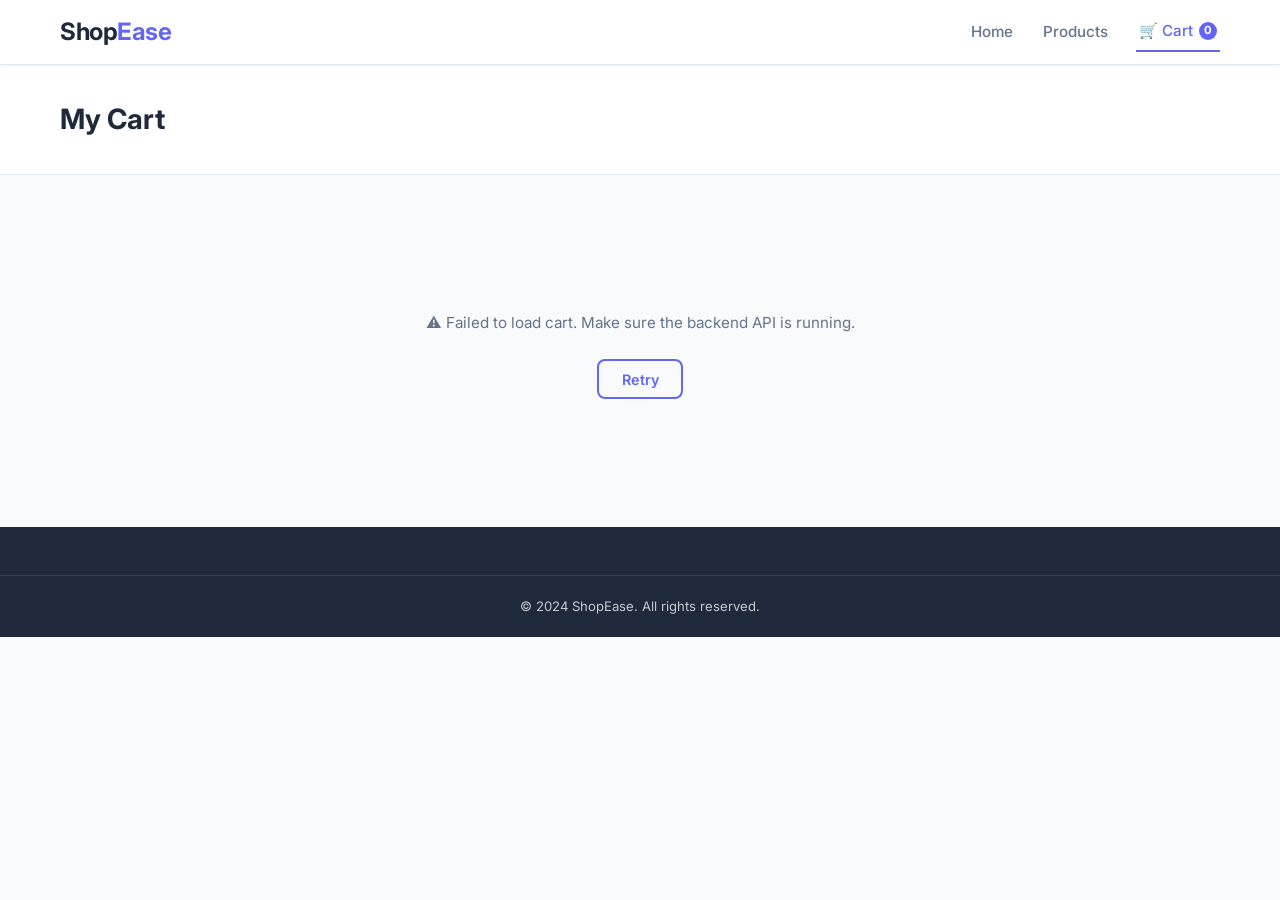
==== frontend/cart.html @ 0987c81c "Add Basic Frontend and Backend code" ====
<!DOCTYPE html>
<html lang="en">
<head>
    <meta charset="UTF-8" />
    <meta name="viewport" content="width=device-width, initial-scale=1.0" />
    <title>My Cart — ShopEase</title>
    <link rel="stylesheet" href="css/style.css" />
    <link rel="preconnect" href="https://fonts.googleapis.com" />
    <link href="https://fonts.googleapis.com/css2?family=Inter:wght@300;400;500;600;700&display=swap" rel="stylesheet" />
</head>
<body>
    <!-- NAVBAR -->
    <nav class="navbar">
        <div class="container nav-inner">
            <a href="index.html" class="logo">Shop<span>Ease</span></a>
            <ul class="nav-links">
                <li><a href="index.html">Home</a></li>
                <li><a href="products.html">Products</a></li>
                <li>
                    <a href="cart.html" class="cart-link active">
                        🛒 Cart
                        <span class="cart-badge" id="cartBadge">0</span>
                    </a>
                </li>
            </ul>
            <button class="hamburger" id="hamburger" aria-label="Menu">☰</button>
        </div>
    </nav>

    <div class="page-header">
        <div class="container">
            <h1>My Cart</h1>
        </div>
    </div>

    <main class="section">
        <div class="container">
            <!-- Loading -->
            <div id="cartLoading" class="cart-loading">
                <div class="spinner"></div>
                <p>Loading your cart...</p>
            </div>

            <!-- Error -->
            <div class="error-state hidden" id="cartError">
                <p>⚠️ Failed to load cart. Make sure the backend API is running.</p>
                <button class="btn btn-outline" id="retryCartBtn">Retry</button>
            </div>

            <!-- Empty cart -->
            <div class="empty-state hidden" id="emptyCart">
                <span class="empty-icon">🛒</span>
                <h3>Your cart is empty</h3>
                <p>Add some products and they'll appear here.</p>
                <a href="products.html" class="btn btn-primary">Start Shopping</a>
            </div>

            <!-- Cart with items -->
            <div class="cart-layout hidden" id="cartLayout">
                <div class="cart-items" id="cartItems"></div>
                <aside class="cart-summary">
                    <h3>Order Summary</h3>
                    <div class="summary-row">
                        <span>Items (<span id="summaryItemCount">0</span>)</span>
                        <span id="summarySubtotal">$0.00</span>
                    </div>
                    <div class="summary-row">
                        <span>Shipping</span>
                        <span id="summaryShipping">Free</span>
                    </div>
                    <div class="summary-divider"></div>
                    <div class="summary-row summary-total">
                        <span>Total</span>
                        <span id="summaryTotal">$0.00</span>
                    </div>

                    <!-- Checkout form -->
                    <form id="checkoutForm" class="checkout-form">
                        <h4>Customer Details</h4>
                        <input type="text" name="customerName" id="customerName" placeholder="Full Name" class="input" required />
                        <button type="submit" class="btn btn-primary btn-block" id="checkoutBtn">
                            Place Order 🎉
                        </button>
                    </form>

                    <!-- Order success -->
                    <div class="order-success hidden" id="orderSuccess">
                        <div class="success-icon">✅</div>
                        <h3>Order Placed!</h3>
                        <p id="orderSuccessMsg"></p>
                        <a href="products.html" class="btn btn-primary">Continue Shopping</a>
                    </div>
                </aside>
            </div>
        </div>
    </main>

    <footer class="footer">
        <div class="footer-bottom">
            <p>&copy; 2024 ShopEase. All rights reserved.</p>
        </div>
    </footer>

    <div class="toast hidden" id="toast"></div>

    <script src="js/api.js"></script>
    <script src="js/cart.js"></script>
</body>
</html>
---- frontend/css/style.css ----
/* =====================================================
   ShopEase — Main Stylesheet
   Clean, modern, mobile-responsive design
   ===================================================== */

/* ---- Reset & Variables ---- */
*, *::before, *::after { box-sizing: border-box; margin: 0; padding: 0; }

:root {
    --primary:       #6366f1;
    --primary-dark:  #4f46e5;
    --primary-light: #e0e7ff;
    --secondary:     #f59e0b;
    --success:       #10b981;
    --danger:        #ef4444;
    --warning:       #f97316;
    --text:          #1e293b;
    --text-muted:    #64748b;
    --border:        #e2e8f0;
    --bg:            #f8fafc;
    --white:         #ffffff;
    --shadow-sm:     0 1px 3px rgba(0,0,0,.08);
    --shadow:        0 4px 16px rgba(0,0,0,.10);
    --shadow-lg:     0 8px 32px rgba(0,0,0,.14);
    --radius:        12px;
    --radius-sm:     8px;
    --transition:    .2s ease;
}

html { scroll-behavior: smooth; }

body {
    font-family: 'Inter', system-ui, sans-serif;
    color: var(--text);
    background: var(--bg);
    line-height: 1.6;
}

a { color: inherit; text-decoration: none; }
ul { list-style: none; }
img { max-width: 100%; display: block; }
button { cursor: pointer; border: none; background: none; font-family: inherit; }
input, textarea, select { font-family: inherit; }

/* ---- Container ---- */
.container {
    max-width: 1200px;
    margin: 0 auto;
    padding: 0 1.25rem;
}

/* ---- Utility ---- */
.hidden { display: none !important; }
.text-center { text-align: center; }

/* ---- Buttons ---- */
.btn {
    display: inline-flex;
    align-items: center;
    gap: .4rem;
    padding: .6rem 1.4rem;
    border-radius: var(--radius-sm);
    font-size: .9rem;
    font-weight: 600;
    transition: all var(--transition);
    white-space: nowrap;
}
.btn-primary {
    background: var(--primary);
    color: var(--white);
}
.btn-primary:hover { background: var(--primary-dark); transform: translateY(-1px); box-shadow: var(--shadow); }
.btn-primary:active { transform: none; }

.btn-outline {
    background: transparent;
    color: var(--primary);
    border: 2px solid var(--primary);
}
.btn-outline:hover { background: var(--primary-light); }

.btn-danger {
    background: var(--danger);
    color: var(--white);
}
.btn-danger:hover { opacity: .85; }

.btn-sm { padding: .35rem .9rem; font-size: .8rem; }
.btn-lg { padding: .75rem 1.8rem; font-size: 1rem; }
.btn-block { width: 100%; justify-content: center; }

.btn:disabled { opacity: .55; cursor: not-allowed; transform: none; }

/* ---- Input ---- */
.input {
    width: 100%;
    padding: .65rem 1rem;
    border: 1.5px solid var(--border);
    border-radius: var(--radius-sm);
    font-size: .95rem;
    color: var(--text);
    background: var(--white);
    transition: border-color var(--transition), box-shadow var(--transition);
    outline: none;
}
.input:focus { border-color: var(--primary); box-shadow: 0 0 0 3px var(--primary-light); }

/* ---- Navbar ---- */
.navbar {
    position: sticky;
    top: 0;
    z-index: 100;
    background: var(--white);
    border-bottom: 1px solid var(--border);
    box-shadow: var(--shadow-sm);
}

.nav-inner {
    display: flex;
    align-items: center;
    justify-content: space-between;
    height: 64px;
}

.logo {
    font-size: 1.5rem;
    font-weight: 700;
    color: var(--text);
    letter-spacing: -.02em;
}
.logo span { color: var(--primary); }

.nav-links {
    display: flex;
    align-items: center;
    gap: 1.5rem;
}

.nav-links a {
    font-size: .95rem;
    font-weight: 500;
    color: var(--text-muted);
    padding: .4rem .2rem;
    border-bottom: 2px solid transparent;
    transition: color var(--transition), border-color var(--transition);
}
.nav-links a:hover,
.nav-links a.active { color: var(--primary); border-bottom-color: var(--primary); }

.cart-link { display: flex; align-items: center; gap: .4rem; }

.cart-badge {
    background: var(--primary);
    color: var(--white);
    font-size: .7rem;
    font-weight: 700;
    min-width: 1.1rem;
    height: 1.1rem;
    border-radius: 999px;
    display: inline-flex;
    align-items: center;
    justify-content: center;
    padding: 0 .25rem;
    animation: pop .2s ease;
}
@keyframes pop { 0%,100% { transform: scale(1); } 50% { transform: scale(1.4); } }

.hamburger {
    display: none;
    font-size: 1.5rem;
    color: var(--text);
}

/* ---- Hero ---- */
.hero {
    background: linear-gradient(135deg, #6366f1 0%, #8b5cf6 100%);
    color: var(--white);
    padding: 5rem 0 4rem;
    overflow: hidden;
}

.hero-content {
    display: flex;
    align-items: center;
    justify-content: space-between;
    gap: 3rem;
}

.hero-text { flex: 1; }

.hero-text h1 {
    font-size: clamp(2rem, 4vw, 3.2rem);
    font-weight: 700;
    line-height: 1.15;
    margin-bottom: 1rem;
}
.hero-text h1 span { color: var(--secondary); }

.hero-text p {
    font-size: 1.1rem;
    opacity: .9;
    margin-bottom: 2rem;
    max-width: 480px;
}

.btn-primary.hero-btn {
    background: var(--white);
    color: var(--primary);
    font-size: 1rem;
}
.btn-primary.hero-btn:hover { background: var(--primary-light); }

.hero-image { flex: 1; display: flex; justify-content: center; }

.hero-illustration {
    position: relative;
    width: 220px;
    height: 220px;
}
.hero-circle {
    width: 100%;
    height: 100%;
    border-radius: 50%;
    background: rgba(255,255,255,.15);
}
.hero-icon {
    position: absolute;
    top: 50%;
    left: 50%;
    transform: translate(-50%,-50%);
    font-size: 5rem;
    animation: float 3s ease-in-out infinite;
}
@keyframes float { 0%,100%{transform:translate(-50%,-50%) translateY(0)} 50%{transform:translate(-50%,-50%) translateY(-14px)} }

/* ---- Sections ---- */
.section { padding: 4rem 0; }
.section-alt { background: var(--white); }

.section-title {
    font-size: 1.75rem;
    font-weight: 700;
    margin-bottom: 2rem;
    color: var(--text);
}

.section-header {
    display: flex;
    align-items: center;
    justify-content: space-between;
    margin-bottom: 2rem;
    flex-wrap: wrap;
    gap: 1rem;
}

/* ---- Categories Grid ---- */
.categories-grid {
    display: grid;
    grid-template-columns: repeat(auto-fill, minmax(160px, 1fr));
    gap: 1rem;
}

.category-card {
    background: var(--white);
    border: 1.5px solid var(--border);
    border-radius: var(--radius);
    padding: 1.5rem 1rem;
    text-align: center;
    cursor: pointer;
    transition: all var(--transition);
    text-decoration: none;
    color: var(--text);
}
.category-card:hover {
    border-color: var(--primary);
    background: var(--primary-light);
    transform: translateY(-3px);
    box-shadow: var(--shadow);
}
.category-card .cat-icon { font-size: 2rem; margin-bottom: .5rem; }
.category-card h4 { font-size: .9rem; font-weight: 600; }

/* ---- Products Grid ---- */
.products-grid {
    display: grid;
    grid-template-columns: repeat(auto-fill, minmax(240px, 1fr));
    gap: 1.5rem;
}

.product-card {
    background: var(--white);
    border: 1.5px solid var(--border);
    border-radius: var(--radius);
    overflow: hidden;
    display: flex;
    flex-direction: column;
    transition: transform var(--transition), box-shadow var(--transition), border-color var(--transition);
    cursor: pointer;
}
.product-card:hover {
    transform: translateY(-4px);
    box-shadow: var(--shadow-lg);
    border-color: var(--primary);
}

.product-card-img {
    width: 100%;
    height: 200px;
    object-fit: cover;
    background: #f1f5f9;
}
.product-card-img-placeholder {
    width: 100%;
    height: 200px;
    background: linear-gradient(135deg, #e0e7ff, #c7d2fe);
    display: flex;
    align-items: center;
    justify-content: center;
    font-size: 3.5rem;
}

.product-card-body {
    padding: 1rem;
    flex: 1;
    display: flex;
    flex-direction: column;
    gap: .4rem;
}

.product-card-category {
    font-size: .72rem;
    font-weight: 600;
    text-transform: uppercase;
    letter-spacing: .06em;
    color: var(--primary);
}

.product-card-name {
    font-size: .95rem;
    font-weight: 600;
    color: var(--text);
    display: -webkit-box;
    -webkit-line-clamp: 2;
    -webkit-box-orient: vertical;
    overflow: hidden;
}

.product-card-price {
    font-size: 1.1rem;
    font-weight: 700;
    color: var(--primary);
    margin-top: auto;
}

.product-card-stock {
    font-size: .78rem;
    color: var(--text-muted);
}
.out-of-stock { color: var(--danger); }

.product-card-footer {
    padding: .75rem 1rem 1rem;
    display: flex;
    gap: .5rem;
}

/* ---- Filters Bar ---- */
.filters-bar {
    display: flex;
    flex-wrap: wrap;
    gap: 1rem;
    align-items: flex-start;
    margin-bottom: 1.5rem;
}

.search-wrapper {
    display: flex;
    gap: .5rem;
    flex: 1;
    min-width: 240px;
}
.search-wrapper .input { flex: 1; }

.category-filters {
    display: flex;
    flex-wrap: wrap;
    gap: .5rem;
    align-items: center;
}

.filter-chip {
    padding: .4rem 1rem;
    border-radius: 999px;
    font-size: .82rem;
    font-weight: 500;
    border: 1.5px solid var(--border);
    background: var(--white);
    color: var(--text-muted);
    cursor: pointer;
    transition: all var(--transition);
}
.filter-chip:hover { border-color: var(--primary); color: var(--primary); background: var(--primary-light); }
.filter-chip.active { background: var(--primary); color: var(--white); border-color: var(--primary); }

.results-info {
    color: var(--text-muted);
    font-size: .88rem;
    margin-bottom: 1rem;
}

/* ---- Pagination ---- */
.pagination {
    display: flex;
    justify-content: center;
    align-items: center;
    gap: .5rem;
    margin-top: 2.5rem;
    flex-wrap: wrap;
}

.page-btn {
    min-width: 2.2rem;
    height: 2.2rem;
    padding: 0 .6rem;
    border-radius: var(--radius-sm);
    font-size: .88rem;
    font-weight: 500;
    border: 1.5px solid var(--border);
    background: var(--white);
    color: var(--text-muted);
    cursor: pointer;
    transition: all var(--transition);
    display: inline-flex;
    align-items: center;
    justify-content: center;
}
.page-btn:hover:not(:disabled) { border-color: var(--primary); color: var(--primary); background: var(--primary-light); }
.page-btn.active { background: var(--primary); color: var(--white); border-color: var(--primary); }
.page-btn:disabled { opacity: .4; cursor: default; }

/* ---- Product Detail ---- */
.page-header {
    background: var(--white);
    border-bottom: 1px solid var(--border);
    padding: 2rem 0;
}
.page-header h1 { font-size: 1.75rem; font-weight: 700; }
.page-header p { color: var(--text-muted); font-size: .95rem; margin-top: .25rem; }

.breadcrumb {
    color: var(--text-muted);
    font-size: .88rem;
    margin-bottom: 2rem;
}
.breadcrumb a { color: var(--primary); }
.breadcrumb a:hover { text-decoration: underline; }

.product-detail {
    display: grid;
    grid-template-columns: 1fr 1fr;
    gap: 3rem;
    align-items: start;
}

.product-image-wrap {
    border-radius: var(--radius);
    overflow: hidden;
    background: #f1f5f9;
    aspect-ratio: 1;
    display: flex;
    align-items: center;
    justify-content: center;
}

.product-detail-img {
    width: 100%;
    height: 100%;
    object-fit: cover;
}

.product-info { display: flex; flex-direction: column; gap: 1rem; }

.category-badge {
    display: inline-block;
    padding: .3rem .8rem;
    background: var(--primary-light);
    color: var(--primary);
    border-radius: 999px;
    font-size: .78rem;
    font-weight: 600;
    text-transform: uppercase;
    letter-spacing: .05em;
}

.product-info h1 { font-size: 1.75rem; font-weight: 700; line-height: 1.25; }

.product-price-large {
    font-size: 2rem;
    font-weight: 700;
    color: var(--primary);
}

.product-description {
    color: var(--text-muted);
    line-height: 1.7;
    font-size: .95rem;
}

.stock-info {
    font-size: .88rem;
    padding: .5rem .75rem;
    border-radius: var(--radius-sm);
    background: #f0fdf4;
    color: var(--success);
    font-weight: 500;
    display: inline-block;
}
.stock-info.low { background: #fff7ed; color: var(--warning); }
.stock-info.none { background: #fef2f2; color: var(--danger); }

.quantity-selector {
    display: flex;
    align-items: center;
    gap: .5rem;
}
.quantity-selector label { font-size: .9rem; font-weight: 500; color: var(--text-muted); }

.qty-btn {
    width: 2rem;
    height: 2rem;
    border-radius: var(--radius-sm);
    background: var(--primary-light);
    color: var(--primary);
    font-size: 1.2rem;
    font-weight: 700;
    display: flex;
    align-items: center;
    justify-content: center;
    transition: background var(--transition);
}
.qty-btn:hover { background: var(--primary); color: var(--white); }

.qty-input {
    width: 3.5rem;
    text-align: center;
    padding: .4rem;
    border: 1.5px solid var(--border);
    border-radius: var(--radius-sm);
    font-size: .95rem;
    font-weight: 600;
}
.qty-input:focus { outline: none; border-color: var(--primary); }

.product-actions { display: flex; gap: 1rem; flex-wrap: wrap; }

/* ---- Cart ---- */
.cart-layout {
    display: grid;
    grid-template-columns: 1fr 360px;
    gap: 2rem;
    align-items: start;
}

.cart-loading {
    display: flex;
    flex-direction: column;
    align-items: center;
    gap: 1rem;
    padding: 3rem;
    color: var(--text-muted);
}

.cart-item {
    display: flex;
    align-items: flex-start;
    gap: 1.25rem;
    padding: 1.25rem;
    background: var(--white);
    border: 1.5px solid var(--border);
    border-radius: var(--radius);
    margin-bottom: 1rem;
    transition: box-shadow var(--transition);
}
.cart-item:hover { box-shadow: var(--shadow); }

.cart-item-img {
    width: 90px;
    height: 90px;
    object-fit: cover;
    border-radius: var(--radius-sm);
    background: #f1f5f9;
    flex-shrink: 0;
}

.cart-item-placeholder {
    width: 90px;
    height: 90px;
    border-radius: var(--radius-sm);
    background: linear-gradient(135deg, #e0e7ff, #c7d2fe);
    display: flex;
    align-items: center;
    justify-content: center;
    font-size: 2rem;
    flex-shrink: 0;
}

.cart-item-info { flex: 1; min-width: 0; }

.cart-item-name {
    font-size: 1rem;
    font-weight: 600;
    margin-bottom: .3rem;
    white-space: nowrap;
    overflow: hidden;
    text-overflow: ellipsis;
}

.cart-item-price { color: var(--text-muted); font-size: .88rem; margin-bottom: .5rem; }

.cart-item-qty-row {
    display: flex;
    align-items: center;
    gap: .5rem;
    flex-wrap: wrap;
}

.cart-subtotal {
    font-weight: 700;
    color: var(--primary);
    font-size: 1.05rem;
    white-space: nowrap;
    text-align: right;
}

/* ---- Cart Summary ---- */
.cart-summary {
    background: var(--white);
    border: 1.5px solid var(--border);
    border-radius: var(--radius);
    padding: 1.5rem;
    position: sticky;
    top: 80px;
}
.cart-summary h3 { font-size: 1.1rem; font-weight: 700; margin-bottom: 1.25rem; }

.summary-row {
    display: flex;
    justify-content: space-between;
    font-size: .9rem;
    color: var(--text-muted);
    margin-bottom: .6rem;
}
.summary-total {
    font-size: 1.1rem;
    font-weight: 700;
    color: var(--text);
}
.summary-divider { height: 1px; background: var(--border); margin: .75rem 0; }

.checkout-form { margin-top: 1.25rem; display: flex; flex-direction: column; gap: .75rem; }
.checkout-form h4 { font-size: .95rem; font-weight: 600; }

.order-success { text-align: center; padding: 1.5rem 0; }
.success-icon { font-size: 3rem; margin-bottom: .75rem; }
.order-success h3 { font-size: 1.1rem; font-weight: 700; margin-bottom: .5rem; color: var(--success); }
.order-success p { color: var(--text-muted); font-size: .9rem; margin-bottom: 1.25rem; }

/* ---- Skeleton Loaders ---- */
.skeleton-card {
    height: 320px;
    border-radius: var(--radius);
    background: linear-gradient(90deg, #f0f0f0 25%, #e0e0e0 50%, #f0f0f0 75%);
    background-size: 200% 100%;
    animation: shimmer 1.5s infinite;
}

@keyframes shimmer {
    0% { background-position: 200% 0; }
    100% { background-position: -200% 0; }
}

.skeleton-detail {
    display: grid;
    grid-template-columns: 1fr 1fr;
    gap: 3rem;
}
.skeleton-img {
    aspect-ratio: 1;
    border-radius: var(--radius);
    background: linear-gradient(90deg, #f0f0f0 25%, #e0e0e0 50%, #f0f0f0 75%);
    background-size: 200% 100%;
    animation: shimmer 1.5s infinite;
}
.skeleton-info { display: flex; flex-direction: column; gap: 1rem; }
.skeleton-line {
    height: 1.5rem;
    border-radius: 4px;
    background: linear-gradient(90deg, #f0f0f0 25%, #e0e0e0 50%, #f0f0f0 75%);
    background-size: 200% 100%;
    animation: shimmer 1.5s infinite;
}
.skeleton-line.short { width: 60%; }

/* ---- Error / Empty States ---- */
.error-state, .empty-state {
    text-align: center;
    padding: 4rem 2rem;
    color: var(--text-muted);
}
.error-state p, .empty-state p { margin: .5rem 0 1.5rem; font-size: .95rem; }
.empty-icon { font-size: 3.5rem; display: block; margin-bottom: .75rem; }

/* ---- Spinner ---- */
.spinner {
    width: 40px;
    height: 40px;
    border: 4px solid var(--border);
    border-top-color: var(--primary);
    border-radius: 50%;
    animation: spin .8s linear infinite;
}
@keyframes spin { to { transform: rotate(360deg); } }

/* ---- Features Strip ---- */
.features-strip {
    display: grid;
    grid-template-columns: repeat(auto-fit, minmax(180px, 1fr));
    gap: 1.5rem;
    text-align: center;
}

.feature-item {
    padding: 1.5rem 1rem;
    border-radius: var(--radius);
    background: var(--white);
    border: 1.5px solid var(--border);
}
.feature-icon { font-size: 2rem; display: block; margin-bottom: .5rem; }
.feature-item h4 { font-size: 1rem; font-weight: 600; margin-bottom: .25rem; }
.feature-item p { font-size: .85rem; color: var(--text-muted); }

/* ---- Footer ---- */
.footer {
    background: var(--text);
    color: rgba(255,255,255,.75);
    padding: 3rem 0 0;
}

.footer-inner {
    display: grid;
    grid-template-columns: 2fr 1fr 1fr;
    gap: 2rem;
    padding-bottom: 2rem;
}

.footer .logo { color: var(--white); display: inline-block; margin-bottom: .75rem; }
.footer-brand p { font-size: .88rem; }

.footer-links h5 { color: var(--white); font-size: .9rem; font-weight: 600; margin-bottom: 1rem; }
.footer-links ul { display: flex; flex-direction: column; gap: .5rem; }
.footer-links a { font-size: .88rem; transition: color var(--transition); }
.footer-links a:hover { color: var(--white); }

.footer-bottom {
    border-top: 1px solid rgba(255,255,255,.1);
    padding: 1.25rem 0;
    text-align: center;
    font-size: .82rem;
}

/* ---- Toast ---- */
.toast {
    position: fixed;
    bottom: 1.5rem;
    right: 1.5rem;
    background: var(--text);
    color: var(--white);
    padding: .8rem 1.5rem;
    border-radius: var(--radius-sm);
    font-size: .88rem;
    font-weight: 500;
    box-shadow: var(--shadow-lg);
    z-index: 999;
    animation: slideUp .3s ease;
    max-width: 320px;
}
.toast.success { background: var(--success); }
.toast.error { background: var(--danger); }

@keyframes slideUp {
    from { transform: translateY(20px); opacity: 0; }
    to { transform: translateY(0); opacity: 1; }
}

/* =====================================================
   RESPONSIVE
   ===================================================== */

/* Tablet */
@media (max-width: 900px) {
    .hero-content { flex-direction: column; text-align: center; }
    .hero-image { display: none; }
    .product-detail { grid-template-columns: 1fr; }
    .cart-layout { grid-template-columns: 1fr; }
    .cart-summary { position: static; }
    .footer-inner { grid-template-columns: 1fr 1fr; }
    .skeleton-detail { grid-template-columns: 1fr; }
}

/* Mobile */
@media (max-width: 600px) {
    .nav-links {
        display: none;
        flex-direction: column;
        position: absolute;
        top: 64px;
        left: 0;
        right: 0;
        background: var(--white);
        border-bottom: 1px solid var(--border);
        padding: 1rem 1.25rem;
        gap: 1rem;
        z-index: 99;
        box-shadow: var(--shadow);
    }
    .nav-links.open { display: flex; }
    .hamburger { display: block; }

    .section { padding: 2.5rem 0; }
    .section-title { font-size: 1.4rem; }

    .products-grid { grid-template-columns: repeat(auto-fill, minmax(160px, 1fr)); gap: 1rem; }
    .product-card-img, .product-card-img-placeholder { height: 150px; }

    .hero { padding: 3rem 0 2.5rem; }
    .hero-text h1 { font-size: 1.75rem; }

    .footer-inner { grid-template-columns: 1fr; }

    .cart-layout { grid-template-columns: 1fr; }
    .cart-item { flex-direction: column; }
    .cart-item-img, .cart-item-placeholder { width: 100%; height: 160px; }

    .filters-bar { flex-direction: column; }
    .search-wrapper { width: 100%; }
}
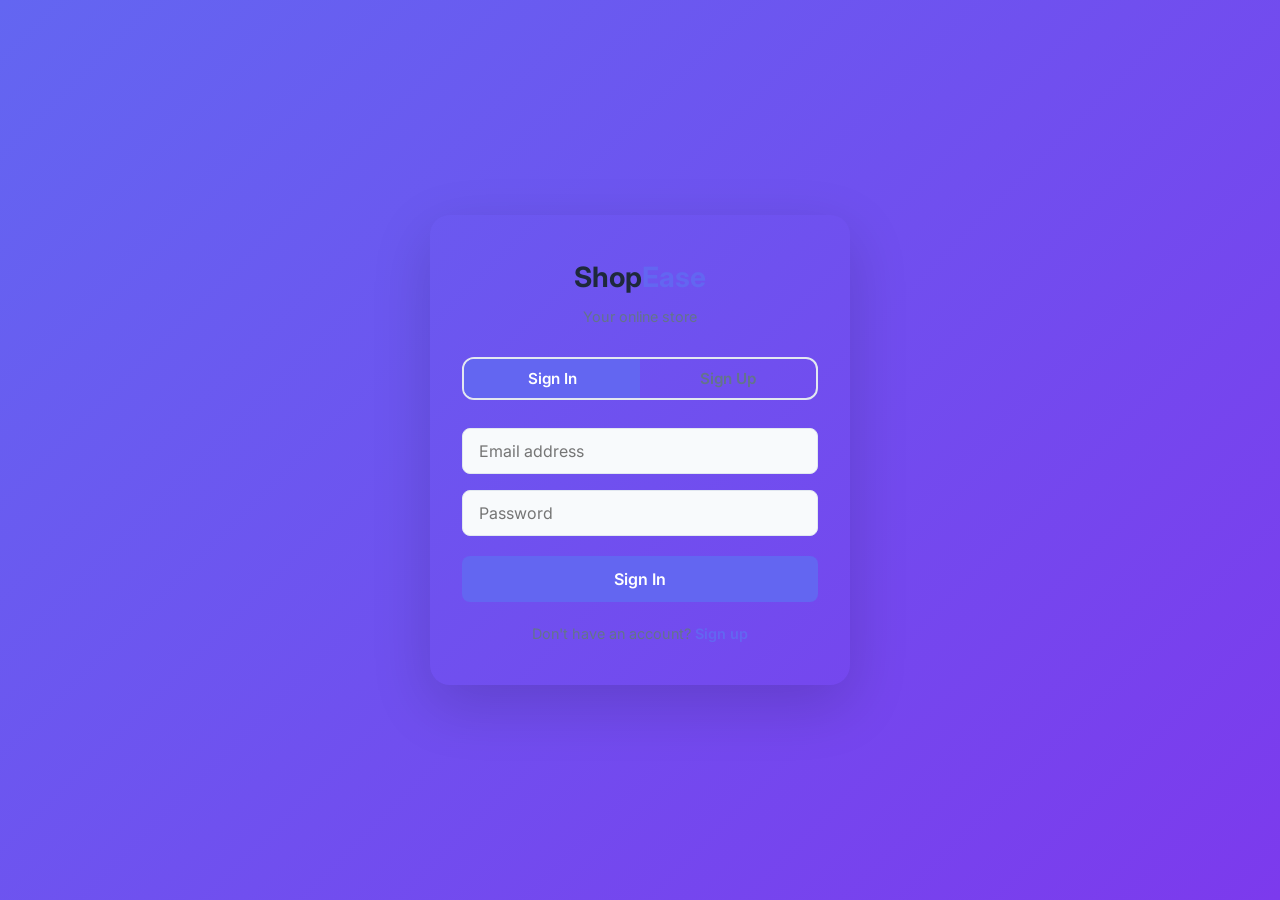
==== commit 2b780d85: "feat: add JWT authentication, user accounts, and login page" ====
--- a/frontend/cart.html
+++ b/frontend/cart.html
@@ -76,8 +76,6 @@
 
                     <!-- Checkout form -->
                     <form id="checkoutForm" class="checkout-form">
-                        <h4>Customer Details</h4>
-                        <input type="text" name="customerName" id="customerName" placeholder="Full Name" class="input" required />
                         <button type="submit" class="btn btn-primary btn-block" id="checkoutBtn">
                             Place Order 🎉
                         </button>
@@ -104,6 +102,7 @@
     <div class="toast hidden" id="toast"></div>
 
     <script src="js/api.js"></script>
+    <script src="js/auth.js"></script>
     <script src="js/cart.js"></script>
 </body>
 </html>
--- a/frontend/css/style.css
+++ b/frontend/css/style.css
@@ -844,3 +844,21 @@
     .filters-bar { flex-direction: column; }
     .search-wrapper { width: 100%; }
 }
+
+
+/* ── Auth navbar styles ── */
+.nav-user {
+    display: flex;
+    align-items: center;
+    gap: 0.25rem;
+    white-space: nowrap;
+}
+.nav-user-name {
+    font-weight: 500;
+    color: var(--text);
+    font-size: 0.9rem;
+}
+.nav-login-link {
+    font-weight: 600;
+    color: var(--primary) !important;
+}
